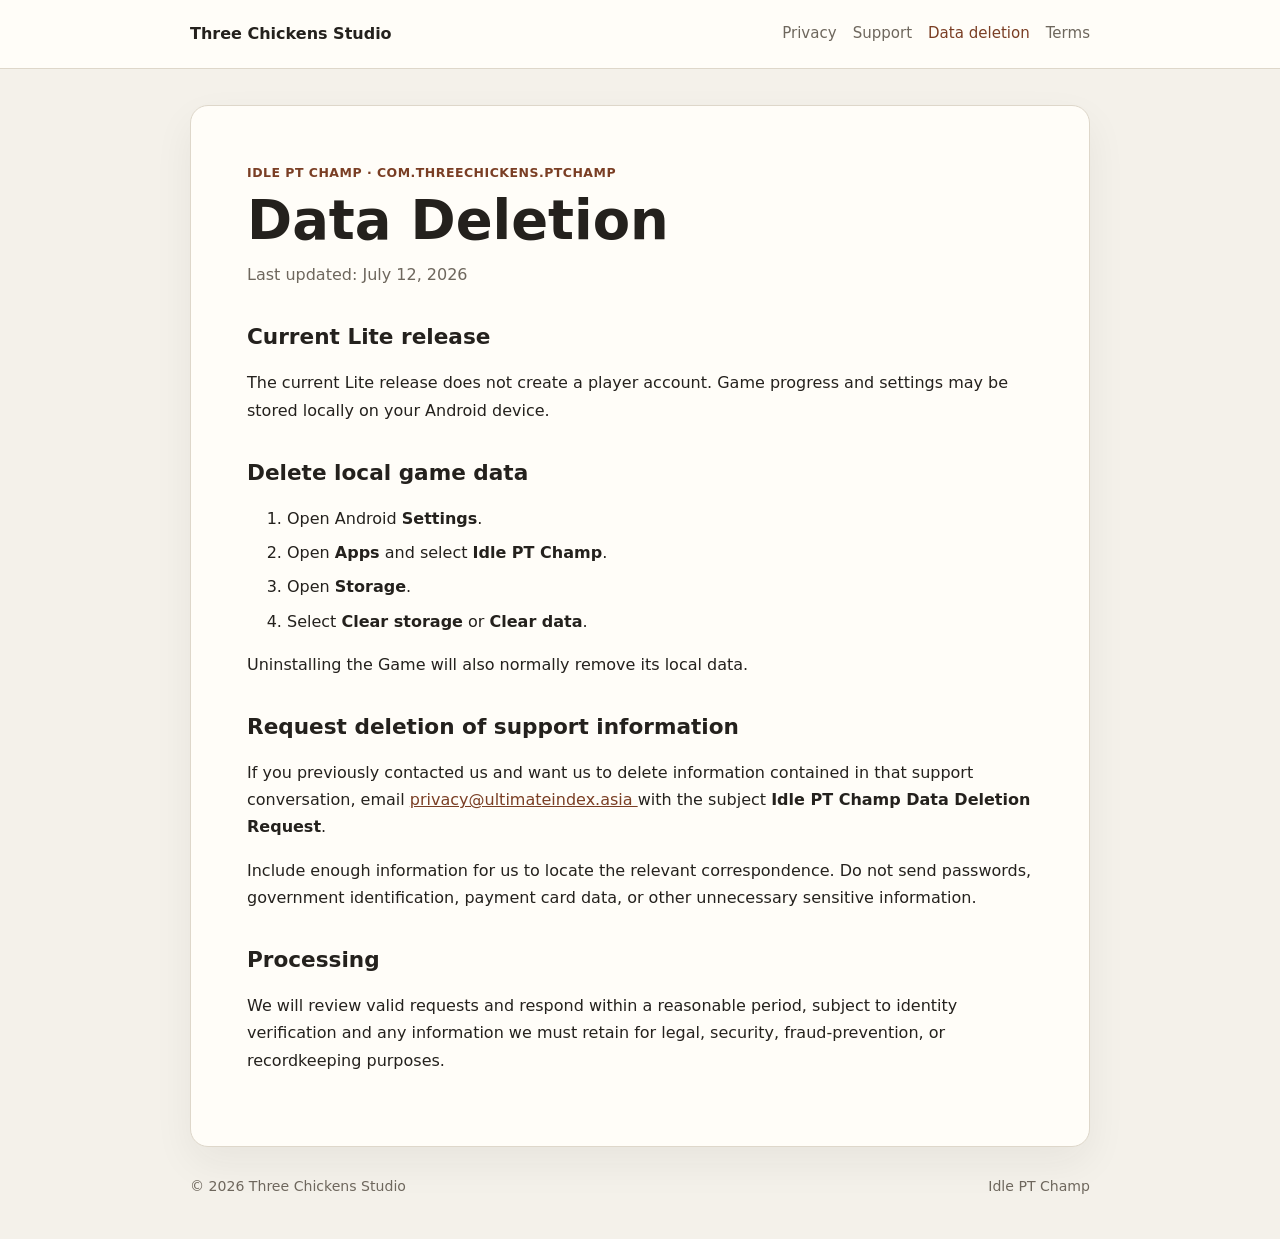
==== data-deletion.html @ 28585cc1 "Add files via upload" ====
<!doctype html>
<html lang="en">
<head>
  <meta charset="utf-8">
  <meta name="viewport" content="width=device-width, initial-scale=1">
  <meta name="description" content="Data deletion instructions for Idle PT Champ.">
  <title>Data Deletion — Idle PT Champ</title>
  <link rel="stylesheet" href="assets/style.css">
</head>
<body>
  <header class="site-header">
    <div class="wrap header-inner">
      <a class="brand" href="./">Three Chickens Studio</a>
      <nav aria-label="Legal navigation">
        <a href="./">Privacy</a>
        <a href="support.html">Support</a>
        <a class="active" href="data-deletion.html">Data deletion</a>
        <a href="terms.html">Terms</a>
      </nav>
    </div>
  </header>
  <main class="wrap card">
    <p class="eyebrow">Idle PT Champ · com.threechickens.ptchamp</p>
    <h1>Data Deletion</h1>
    <p class="updated">Last updated: July 12, 2026</p>

    <h2>Current Lite release</h2>
    <p>
      The current Lite release does not create a player account. Game progress and
      settings may be stored locally on your Android device.
    </p>

    <h2>Delete local game data</h2>
    <ol>
      <li>Open Android <strong>Settings</strong>.</li>
      <li>Open <strong>Apps</strong> and select <strong>Idle PT Champ</strong>.</li>
      <li>Open <strong>Storage</strong>.</li>
      <li>Select <strong>Clear storage</strong> or <strong>Clear data</strong>.</li>
    </ol>
    <p>Uninstalling the Game will also normally remove its local data.</p>

    <h2>Request deletion of support information</h2>
    <p>
      If you previously contacted us and want us to delete information contained in
      that support conversation, email
      <a href="mailto:privacy@ultimateindex.asia?subject=Idle%20PT%20Champ%20Data%20Deletion%20Request">
        privacy@ultimateindex.asia
      </a>
      with the subject <strong>Idle PT Champ Data Deletion Request</strong>.
    </p>
    <p>
      Include enough information for us to locate the relevant correspondence. Do
      not send passwords, government identification, payment card data, or other
      unnecessary sensitive information.
    </p>

    <h2>Processing</h2>
    <p>
      We will review valid requests and respond within a reasonable period, subject
      to identity verification and any information we must retain for legal,
      security, fraud-prevention, or recordkeeping purposes.
    </p>
  </main>
  <footer class="wrap footer">
    <span>© 2026 Three Chickens Studio</span>
    <span>Idle PT Champ</span>
  </footer>
</body>
</html>
---- assets/style.css ----
:root {
  color-scheme: light;
  --bg: #f4f1ea;
  --paper: #fffdf8;
  --ink: #24211d;
  --muted: #6e675d;
  --line: #ded7ca;
  --accent: #7a3e24;
  --accent-soft: #f3e5d8;
  --max: 900px;
}
* { box-sizing: border-box; }
html { scroll-behavior: smooth; }
body {
  margin: 0;
  background: var(--bg);
  color: var(--ink);
  font-family: Inter, ui-sans-serif, system-ui, -apple-system, BlinkMacSystemFont,
    "Segoe UI", sans-serif;
  line-height: 1.7;
}
a { color: var(--accent); }
a:hover { text-decoration-thickness: 2px; }
.wrap { width: min(calc(100% - 32px), var(--max)); margin-inline: auto; }
.site-header {
  background: rgba(255,253,248,.96);
  border-bottom: 1px solid var(--line);
  position: sticky;
  top: 0;
  z-index: 10;
}
.header-inner {
  min-height: 68px;
  display: flex;
  align-items: center;
  justify-content: space-between;
  gap: 24px;
}
.brand {
  color: var(--ink);
  font-weight: 800;
  text-decoration: none;
  white-space: nowrap;
}
nav { display: flex; flex-wrap: wrap; gap: 16px; justify-content: flex-end; }
nav a {
  color: var(--muted);
  text-decoration: none;
  font-size: .94rem;
}
nav a.active, nav a:hover { color: var(--accent); }
.card {
  background: var(--paper);
  border: 1px solid var(--line);
  border-radius: 18px;
  margin-top: 36px;
  padding: clamp(24px, 5vw, 56px);
  box-shadow: 0 16px 40px rgba(36,33,29,.06);
}
.eyebrow {
  color: var(--accent);
  font-weight: 750;
  letter-spacing: .04em;
  text-transform: uppercase;
  font-size: .78rem;
  margin: 0 0 8px;
}
h1 {
  font-size: clamp(2rem, 6vw, 3.4rem);
  line-height: 1.1;
  margin: 0;
}
h2 {
  font-size: 1.35rem;
  line-height: 1.3;
  margin-top: 2.2rem;
}
.updated { color: var(--muted); margin-top: 10px; }
li + li { margin-top: 7px; }
address { font-style: normal; }
.notice, .contact-box {
  margin-top: 32px;
  padding: 18px 20px;
  background: var(--accent-soft);
  border-left: 4px solid var(--accent);
  border-radius: 10px;
}
.footer {
  color: var(--muted);
  display: flex;
  justify-content: space-between;
  gap: 18px;
  padding-block: 28px 40px;
  font-size: .88rem;
}
@media (max-width: 700px) {
  .header-inner { align-items: flex-start; flex-direction: column; padding-block: 16px; }
  nav { justify-content: flex-start; gap: 10px 14px; }
  .site-header { position: static; }
  .footer { flex-direction: column; }
}
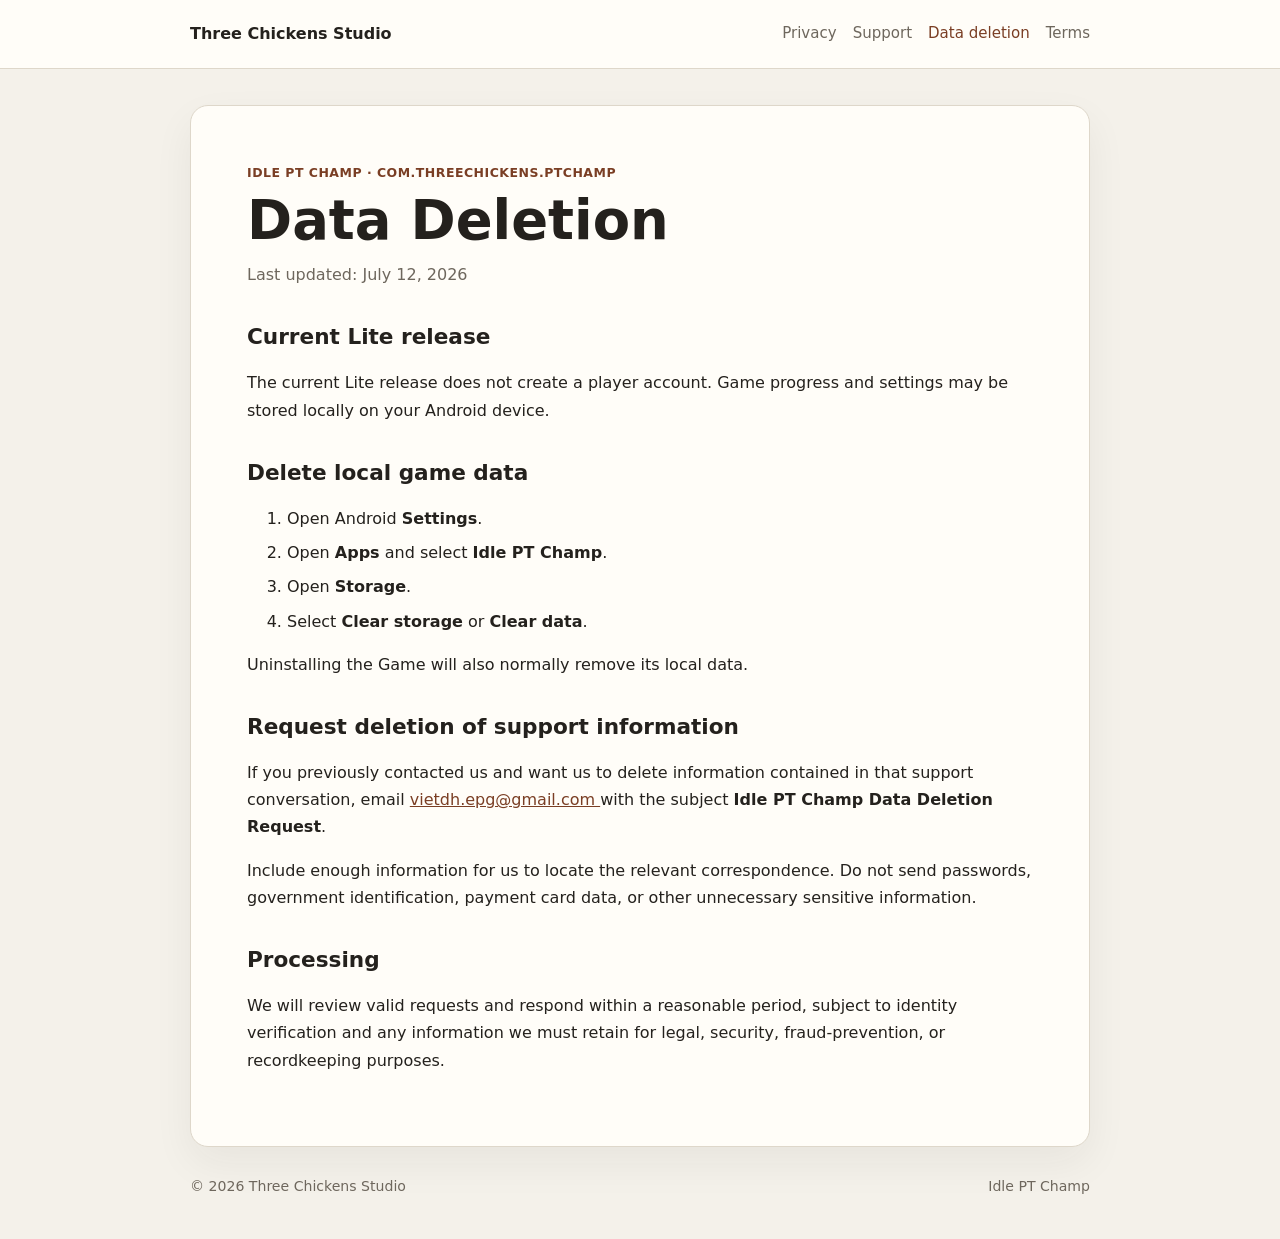
==== commit b127a3fa: "Update data-deletion.html" ====
--- a/data-deletion.html
+++ b/data-deletion.html
@@ -43,8 +43,8 @@
     <p>
       If you previously contacted us and want us to delete information contained in
       that support conversation, email
-      <a href="mailto:privacy@ultimateindex.asia?subject=Idle%20PT%20Champ%20Data%20Deletion%20Request">
-        privacy@ultimateindex.asia
+      <a href="mailto:vietdh.epg@gmail.com?subject=Idle%20PT%20Champ%20Data%20Deletion%20Request">
+        vietdh.epg@gmail.com
       </a>
       with the subject <strong>Idle PT Champ Data Deletion Request</strong>.
     </p>
